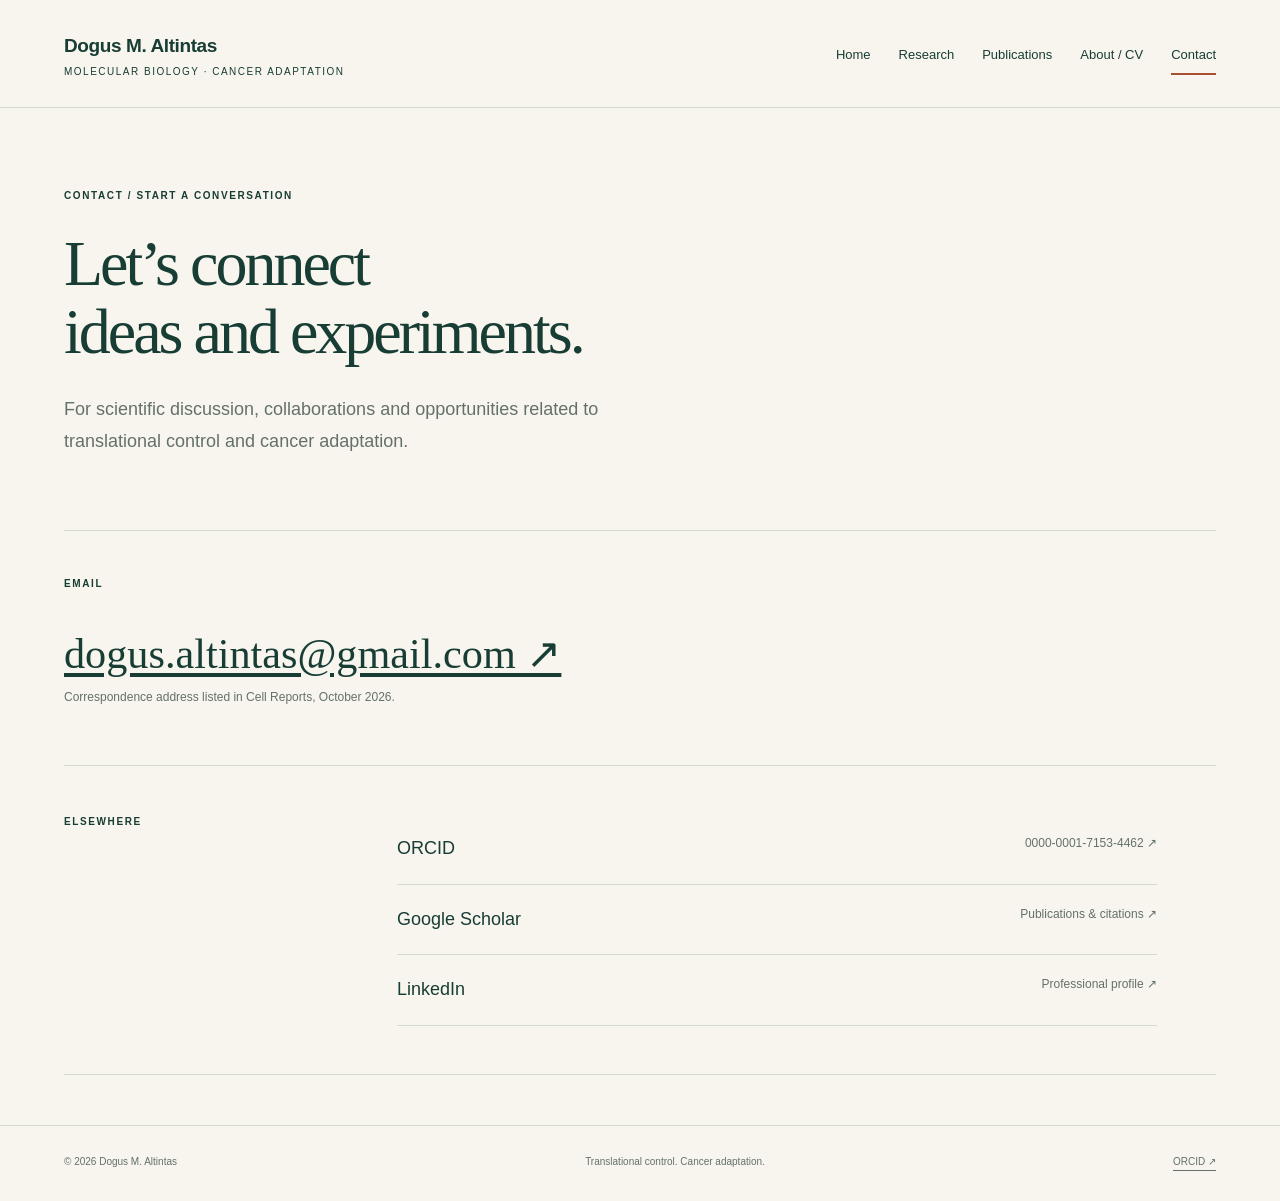
==== contact.html @ b3e3c887 "Publish redesigned academic website with SEO" ====
<!doctype html><html lang="en"><head><meta charset="utf-8"><meta name="viewport" content="width=device-width, initial-scale=1"><title>Contact | Dogus Altintas — Research &amp; Collaborations</title><meta name="description" content="Contact Dogus M. Altintas for scientific discussions, collaborations and opportunities in translational control, MET biology and cancer adaptation."><meta name="robots" content="index,follow,max-image-preview:large"><link rel="stylesheet" href="assets/style.css"><link rel="canonical" href="https://altintas-d.github.io/altintas-dm/contact.html"><meta name="author" content="Dogus M. Altintas"><meta property="og:type" content="website"><meta property="og:site_name" content="Dogus M. Altintas"><meta property="og:title" content="Contact | Dogus Altintas — Research &amp; Collaborations"><meta property="og:description" content="Contact Dogus M. Altintas for scientific discussions, collaborations and opportunities in translational control, MET biology and cancer adaptation."><meta property="og:url" content="https://altintas-d.github.io/altintas-dm/contact.html"><meta property="og:image" content="https://altintas-d.github.io/altintas-dm/assets/social-card.jpg"><meta property="og:image:width" content="1200"><meta property="og:image:height" content="630"><meta property="og:image:alt" content="Dogus M. Altintas — translational control and cancer adaptation"><meta name="twitter:card" content="summary_large_image"><meta name="twitter:title" content="Contact | Dogus Altintas — Research &amp; Collaborations"><meta name="twitter:description" content="Contact Dogus M. Altintas for scientific discussions, collaborations and opportunities in translational control, MET biology and cancer adaptation."><meta name="twitter:image" content="https://altintas-d.github.io/altintas-dm/assets/social-card.jpg"><link rel="icon" type="image/svg+xml" href="assets/favicon.svg"><script type="application/ld+json">{"@context": "https://schema.org", "@graph": [{"@type": "Person", "@id": "https://altintas-d.github.io/altintas-dm/#dogus-altintas", "name": "Dogus M. Altintas", "alternateName": ["Dogus Altintas", "Dogus M Altintas"], "url": "https://altintas-d.github.io/altintas-dm/", "description": "Molecular biologist studying translational control, cancer adaptation and invasive growth.", "sameAs": ["https://orcid.org/0000-0001-7153-4462", "https://scholar.google.com/citations?user=b-Qah3UAAAAJ", "https://www.linkedin.com/in/dogus-altintas-ab0a99b6/"], "knowsAbout": ["Translational control", "Integrated stress response", "MET oncogene", "Invasive growth", "5′UTR rewiring"]}, {"@type": "WebPage", "@id": "https://altintas-d.github.io/altintas-dm/contact.html#page", "url": "https://altintas-d.github.io/altintas-dm/contact.html", "name": "Contact | Dogus Altintas — Research & Collaborations", "description": "Contact Dogus M. Altintas for scientific discussions, collaborations and opportunities in translational control, MET biology and cancer adaptation.", "mainEntity": {"@id": "https://altintas-d.github.io/altintas-dm/#dogus-altintas"}}]}</script><script src="assets/analytics.js" defer></script></head><body><a class="skip" href="#main">Skip to content</a><header><a class="brand" href="index.html">Dogus M. Altintas<span>Molecular biology · Cancer adaptation</span></a><nav aria-label="Main navigation"><a href="index.html">Home</a><a href="research.html">Research</a><a href="publications.html">Publications</a><a href="about.html">About / CV</a><a href="contact.html" aria-current="page">Contact</a></nav></header><main id="main"><section class="page-intro"><p class="eyebrow">Contact / Start a conversation</p><h1>Let’s connect<br>ideas and experiments.</h1><p class="lead">For scientific discussion, collaborations and opportunities related to translational control and cancer adaptation.</p></section><section class="contact-panel"><p class="eyebrow">Email</p><a class="email" href="mailto:dogus.altintas@gmail.com">dogus.altintas@gmail.com ↗</a><p class="fine">Correspondence address listed in Cell Reports, October 2026.</p></section><section class="research-row"><p class="index">Elsewhere</p><div class="profile-links"><a href="https://orcid.org/0000-0001-7153-4462">ORCID <span>0000-0001-7153-4462 ↗</span></a><a href="https://scholar.google.com/citations?user=b-Qah3UAAAAJ">Google Scholar <span>Publications &amp; citations ↗</span></a><a href="https://www.linkedin.com/in/dogus-altintas-ab0a99b6/">LinkedIn <span>Professional profile ↗</span></a></div></section></main><footer><span>© 2026 Dogus M. Altintas</span><span>Translational control. Cancer adaptation.</span><a href="https://orcid.org/0000-0001-7153-4462">ORCID ↗</a></footer></body></html>
---- assets/style.css ----
:root{--paper:#f7f5ee;--ink:#183d34;--muted:#64716a;--line:#d5dacf;--copper:#a75132}*{box-sizing:border-box}html{scroll-behavior:smooth;scroll-padding-top:30px}body{margin:0;background:var(--paper);color:var(--ink);font:16px/1.65 -apple-system,BlinkMacSystemFont,'Segoe UI',sans-serif}a{color:inherit;text-underline-offset:5px}a:hover{color:var(--copper)}a:focus-visible,input:focus-visible,select:focus-visible{outline:3px solid var(--copper);outline-offset:5px}header,main,footer{max-width:1320px;margin:auto;padding-left:64px;padding-right:64px}header{display:flex;justify-content:space-between;align-items:center;gap:30px;padding-top:30px;padding-bottom:26px;border-bottom:1px solid var(--line)}.brand{font-size:19px;font-weight:650;text-decoration:none;letter-spacing:-.4px}.brand span{display:block;font-size:10px;font-weight:500;text-transform:uppercase;letter-spacing:1.5px;margin-top:3px}nav{display:flex;gap:28px}nav a{font-size:13px;text-decoration:none;padding:8px 0}nav a[aria-current]{border-bottom:2px solid var(--copper)}h1,h2,h3,p{margin-top:0}h1,h2{font-family:Georgia,'Times New Roman',serif;font-weight:400}h1{font-size:clamp(48px,5.3vw,78px);line-height:1.06;letter-spacing:-3px;margin-bottom:28px}h1 em{font-weight:400;color:var(--copper)}h2{font-size:34px;line-height:1.2;letter-spacing:-.8px}.eyebrow,.journal,.index{font-size:10px;letter-spacing:1.6px;text-transform:uppercase;font-weight:650}.eyebrow{margin-bottom:26px}.dot{display:inline-block;height:7px;width:7px;border-radius:50%;background:var(--copper);margin-right:9px}.hero{display:grid;grid-template-columns:1.2fr 1fr;align-items:center;gap:50px;padding:74px 0 65px}.lead{font-size:18px;line-height:1.75;color:var(--muted);max-width:610px}.hero .lead{max-width:525px}.actions{display:flex;align-items:center;gap:26px;flex-wrap:wrap;margin:30px 0}.button{background:var(--ink);color:var(--paper);display:inline-flex;align-items:center;gap:36px;padding:13px 20px;text-decoration:none;font-size:13px}.button:hover{background:var(--copper);color:white}.text-link{font-size:13px}.location{font-size:10px;letter-spacing:.8px;color:var(--muted);margin-top:38px}.hero-figure{margin:0;background:#e9ede3;padding:10px 18px}.hero-figure svg{display:block;width:100%;height:auto}.hero-figure figcaption{font-size:10px;color:var(--muted);text-align:center;padding-bottom:12px}.discoveries{padding:32px 0 65px;border-top:1px solid var(--line)}.section-heading{display:flex;justify-content:space-between;gap:20px;align-items:baseline}.section-heading a{font-size:12px}.three{display:grid;grid-template-columns:repeat(3,1fr);gap:34px}.three article{border-top:1px solid var(--line);padding-top:26px}.journal{color:var(--copper);letter-spacing:1px;font-size:10px}.three h2{font-size:30px;margin-bottom:18px}.three p:not(.journal){color:var(--muted);font-size:14px}.three a{font-size:12px}.statement{background:var(--ink);color:var(--paper);padding:55px;margin-bottom:70px}.statement h2{font-size:46px}.statement>p:not(.eyebrow){max-width:700px;color:#d4ded5}.light{background:var(--paper);color:var(--ink);margin-top:12px}.statement .three{margin-top:36px;border-top:1px solid #557267;padding-top:28px}.statement .three p{color:#d4ded5}.statement .fine{font-size:12px}.page-intro{padding:80px 0 55px;border-bottom:1px solid var(--line)}.page-intro h1{font-size:64px}.research-row{display:grid;grid-template-columns:1fr 3fr;gap:60px;padding:48px 0;border-bottom:1px solid var(--line)}.research-row>div{max-width:760px}.research-row p:not(.index){color:var(--muted)}.research-row a{font-size:13px}.research-row+.statement{margin-top:48px}.fine{font-size:12px;color:var(--muted)}.filters{display:flex;align-items:end;gap:24px;padding:30px 0;border-bottom:1px solid var(--line)}label{font-size:11px;display:flex;flex-direction:column;gap:8px}input,select{font:inherit;font-size:14px;padding:12px;background:transparent;border:1px solid #9ba99d;border-radius:0;color:var(--ink)}input{width:min(400px,100%)}#results{margin-left:auto;font-size:12px;color:var(--muted)}.publication{display:grid;grid-template-columns:100px 1fr;gap:30px;border-bottom:1px solid var(--line);padding:30px 0}.publication h2{font-size:26px;max-width:850px}.publication .journal{margin-bottom:10px}.pub-year{font-family:Georgia,serif;font-size:28px;color:var(--muted)}.pub-links{display:flex;gap:22px;font-size:12px}.contact-panel{padding:45px 0;border-bottom:1px solid var(--line)}.email{font-family:Georgia,serif;font-size:clamp(23px,3.3vw,44px);overflow-wrap:anywhere}.profile-links{width:100%}.profile-links a{display:flex;justify-content:space-between;border-bottom:1px solid var(--line);padding:20px 0;font-size:18px;text-decoration:none}.profile-links span{font-size:12px;color:var(--muted)}footer{display:flex;justify-content:space-between;gap:25px;border-top:1px solid var(--line);padding-top:28px;padding-bottom:30px;font-size:10px;color:var(--muted);margin-top:50px}.skip{position:absolute;left:20px;top:-100px;background:var(--ink);color:white;padding:12px;z-index:9}.skip:focus{top:10px}[hidden]{display:none!important}@media(min-width:1500px){.hero{padding-top:100px;padding-bottom:90px}}@media(max-width:1000px){header,main,footer{padding-left:32px;padding-right:32px}header{align-items:flex-start}nav{gap:16px;flex-wrap:wrap;justify-content:flex-end}.hero{gap:20px}h1{letter-spacing:-2px}.three{gap:22px}.three h2{font-size:26px}.page-intro h1{font-size:54px}}@media(max-width:700px){header,main,footer{padding-left:22px;padding-right:22px}header{display:block;padding-top:20px}nav{justify-content:flex-start;gap:18px;margin-top:18px}nav a{font-size:12px}.brand{font-size:18px}.hero{grid-template-columns:1fr;padding-top:45px;gap:26px}.hero h1{font-size:56px}.hero-figure{max-width:440px;width:100%}.three{grid-template-columns:1fr;gap:30px}.three h2{font-size:32px}.section-heading{align-items:flex-start}.eyebrow{font-size:9px}.section-heading a{white-space:nowrap}.statement{padding:30px 24px}.statement h2{font-size:36px}.research-row{grid-template-columns:1fr;gap:8px;padding:32px 0}.page-intro{padding-top:45px}.page-intro h1{font-size:46px;letter-spacing:-1.8px}.publication{grid-template-columns:48px 1fr;gap:16px}.publication h2{font-size:23px}.pub-year{font-size:22px}.filters{flex-wrap:wrap;gap:15px}.filters label:first-child{width:100%}.filters input{width:100%}#results{margin-left:0}.profile-links a{display:block}.profile-links span{display:block}footer{flex-wrap:wrap}.lead{font-size:17px}}@media(prefers-reduced-motion:reduce){html{scroll-behavior:auto}}
/* Scientific profile and illustrated discoveries */
.person-name{font:500 21px/1.4 -apple-system,BlinkMacSystemFont,'Segoe UI',sans-serif;letter-spacing:-.4px;margin:0 0 22px}.person-name span{font-size:15px;color:var(--muted)}.hero-title{font-size:clamp(48px,5.3vw,78px);line-height:1.06;letter-spacing:-3px;margin-bottom:28px}.hero-title em{color:var(--copper)}.hero .eyebrow{margin-bottom:14px}.discovery-art{display:block;width:100%;height:auto;margin:20px 0 24px}.discovery-grid article{display:flex;flex-direction:column}.discovery-grid article>a{margin-top:auto}.profile-strip{display:grid;grid-template-columns:1fr 1fr;gap:70px;padding:50px 0 60px;border-top:1px solid var(--line)}.profile-strip h2{font-size:40px}.profile-strip p:not(.eyebrow){color:var(--muted);font-size:15px}.profile-strip .actions{font-size:13px;margin-bottom:0}.research-figure{margin:22px 0 24px;max-width:620px;background:#e9ede3}.research-figure img{display:block;width:100%;height:auto}.research-figure figcaption{padding:0 20px 14px;font-size:10px;color:var(--muted)}.closing{padding:0 0 30px;max-width:740px}.closing>p:not(.eyebrow){color:var(--muted)}.closing h2{font-size:40px}@media(max-width:700px){.hero-title{font-size:49px;letter-spacing:-2px}.hero .person-name{font-size:21px}.profile-strip{grid-template-columns:1fr;gap:12px;padding:35px 0}.profile-strip h2,.closing h2{font-size:34px}.person-name{margin-bottom:18px}.discovery-art{max-width:480px}}
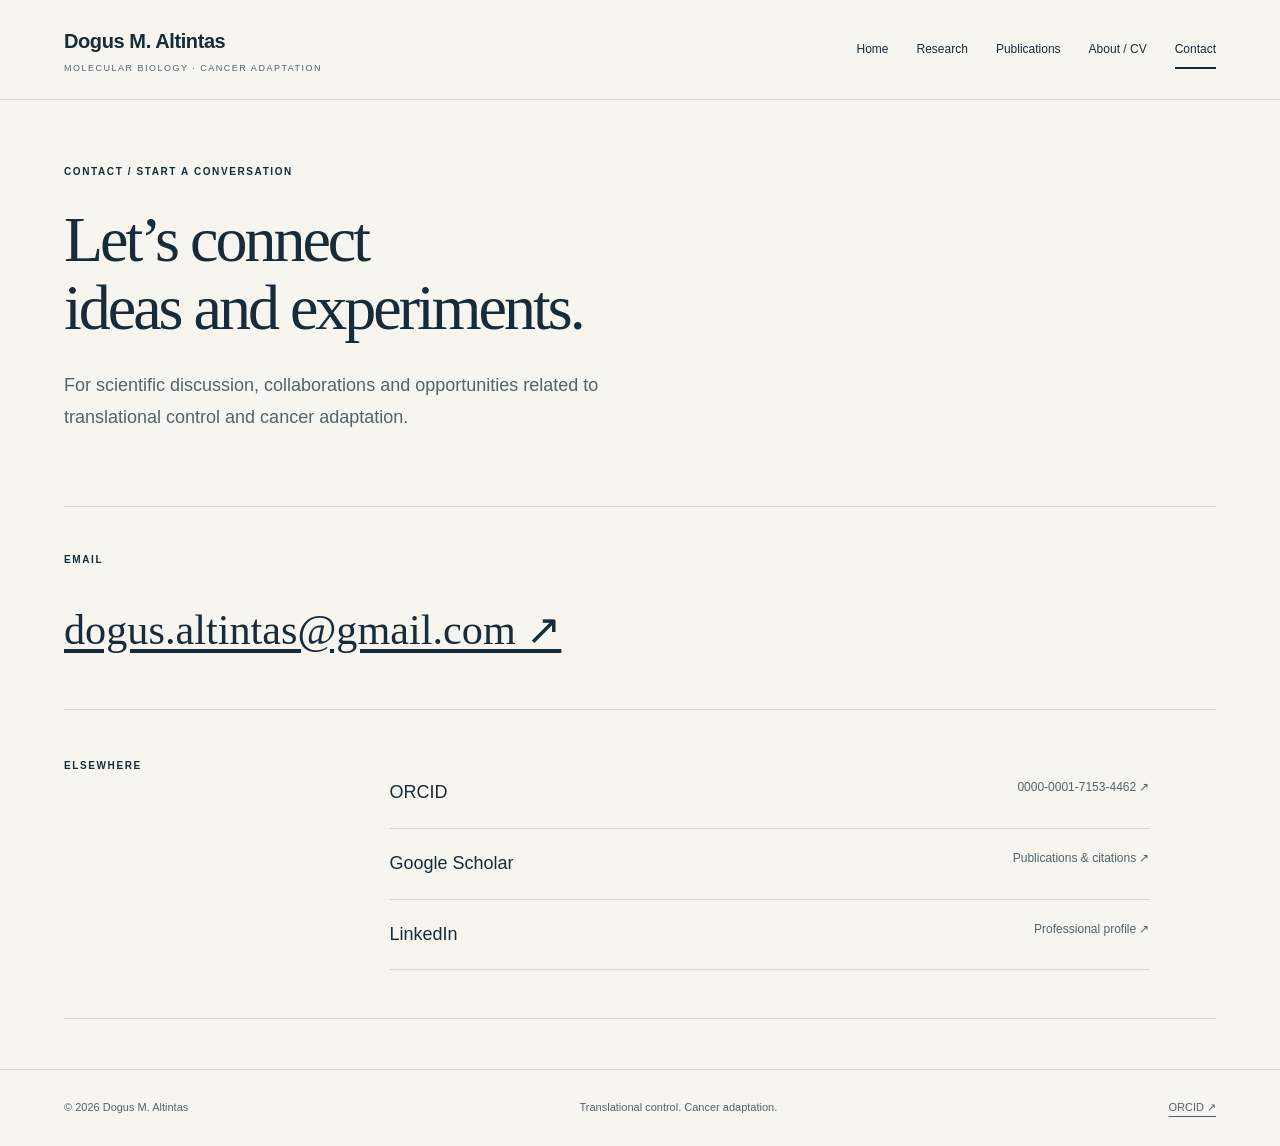
==== commit 360aa254: "Remove editorial notes from home and contact" ====
--- a/contact.html
+++ b/contact.html
@@ -1 +1 @@
-<!doctype html><html lang="en"><head><meta charset="utf-8"><meta name="viewport" content="width=device-width, initial-scale=1"><title>Contact | Dogus Altintas — Research &amp; Collaborations</title><meta name="description" content="Contact Dogus M. Altintas for scientific discussions, collaborations and opportunities in translational control, MET biology and cancer adaptation."><meta name="robots" content="index,follow,max-image-preview:large"><link rel="stylesheet" href="assets/style.css"><link rel="canonical" href="https://altintas-d.github.io/altintas-dm/contact.html"><meta name="author" content="Dogus M. Altintas"><meta property="og:type" content="website"><meta property="og:site_name" content="Dogus M. Altintas"><meta property="og:title" content="Contact | Dogus Altintas — Research &amp; Collaborations"><meta property="og:description" content="Contact Dogus M. Altintas for scientific discussions, collaborations and opportunities in translational control, MET biology and cancer adaptation."><meta property="og:url" content="https://altintas-d.github.io/altintas-dm/contact.html"><meta property="og:image" content="https://altintas-d.github.io/altintas-dm/assets/social-card.jpg"><meta property="og:image:width" content="1200"><meta property="og:image:height" content="630"><meta property="og:image:alt" content="Dogus M. Altintas — translational control and cancer adaptation"><meta name="twitter:card" content="summary_large_image"><meta name="twitter:title" content="Contact | Dogus Altintas — Research &amp; Collaborations"><meta name="twitter:description" content="Contact Dogus M. Altintas for scientific discussions, collaborations and opportunities in translational control, MET biology and cancer adaptation."><meta name="twitter:image" content="https://altintas-d.github.io/altintas-dm/assets/social-card.jpg"><link rel="icon" type="image/svg+xml" href="assets/favicon.svg"><script type="application/ld+json">{"@context": "https://schema.org", "@graph": [{"@type": "Person", "@id": "https://altintas-d.github.io/altintas-dm/#dogus-altintas", "name": "Dogus M. Altintas", "alternateName": ["Dogus Altintas", "Dogus M Altintas"], "url": "https://altintas-d.github.io/altintas-dm/", "description": "Molecular biologist studying translational control, cancer adaptation and invasive growth.", "sameAs": ["https://orcid.org/0000-0001-7153-4462", "https://scholar.google.com/citations?user=b-Qah3UAAAAJ", "https://www.linkedin.com/in/dogus-altintas-ab0a99b6/"], "knowsAbout": ["Translational control", "Integrated stress response", "MET oncogene", "Invasive growth", "5′UTR rewiring"]}, {"@type": "WebPage", "@id": "https://altintas-d.github.io/altintas-dm/contact.html#page", "url": "https://altintas-d.github.io/altintas-dm/contact.html", "name": "Contact | Dogus Altintas — Research & Collaborations", "description": "Contact Dogus M. Altintas for scientific discussions, collaborations and opportunities in translational control, MET biology and cancer adaptation.", "mainEntity": {"@id": "https://altintas-d.github.io/altintas-dm/#dogus-altintas"}}]}</script><script src="assets/analytics.js" defer></script></head><body><a class="skip" href="#main">Skip to content</a><header><a class="brand" href="index.html">Dogus M. Altintas<span>Molecular biology · Cancer adaptation</span></a><nav aria-label="Main navigation"><a href="index.html">Home</a><a href="research.html">Research</a><a href="publications.html">Publications</a><a href="about.html">About / CV</a><a href="contact.html" aria-current="page">Contact</a></nav></header><main id="main"><section class="page-intro"><p class="eyebrow">Contact / Start a conversation</p><h1>Let’s connect<br>ideas and experiments.</h1><p class="lead">For scientific discussion, collaborations and opportunities related to translational control and cancer adaptation.</p></section><section class="contact-panel"><p class="eyebrow">Email</p><a class="email" href="mailto:dogus.altintas@gmail.com">dogus.altintas@gmail.com ↗</a><p class="fine">Correspondence address listed in Cell Reports, October 2026.</p></section><section class="research-row"><p class="index">Elsewhere</p><div class="profile-links"><a href="https://orcid.org/0000-0001-7153-4462">ORCID <span>0000-0001-7153-4462 ↗</span></a><a href="https://scholar.google.com/citations?user=b-Qah3UAAAAJ">Google Scholar <span>Publications &amp; citations ↗</span></a><a href="https://www.linkedin.com/in/dogus-altintas-ab0a99b6/">LinkedIn <span>Professional profile ↗</span></a></div></section></main><footer><span>© 2026 Dogus M. Altintas</span><span>Translational control. Cancer adaptation.</span><a href="https://orcid.org/0000-0001-7153-4462">ORCID ↗</a></footer></body></html>+<!doctype html><html lang="en"><head><meta charset="utf-8"><meta name="viewport" content="width=device-width, initial-scale=1"><title>Contact | Dogus Altintas — Research &amp; Collaborations</title><meta name="description" content="Contact Dogus M. Altintas for scientific discussions, collaborations and opportunities in translational control, MET biology and cancer adaptation."><meta name="robots" content="index,follow,max-image-preview:large"><link rel="stylesheet" href="assets/style.css"><link rel="canonical" href="https://altintas-d.github.io/altintas-dm/contact.html"><meta name="author" content="Dogus M. Altintas"><meta property="og:type" content="website"><meta property="og:site_name" content="Dogus M. Altintas"><meta property="og:title" content="Contact | Dogus Altintas — Research &amp; Collaborations"><meta property="og:description" content="Contact Dogus M. Altintas for scientific discussions, collaborations and opportunities in translational control, MET biology and cancer adaptation."><meta property="og:url" content="https://altintas-d.github.io/altintas-dm/contact.html"><meta property="og:image" content="https://altintas-d.github.io/altintas-dm/assets/social-card.jpg"><meta property="og:image:width" content="1200"><meta property="og:image:height" content="630"><meta property="og:image:alt" content="Dogus M. Altintas — translational control and cancer adaptation"><meta name="twitter:card" content="summary_large_image"><meta name="twitter:title" content="Contact | Dogus Altintas — Research &amp; Collaborations"><meta name="twitter:description" content="Contact Dogus M. Altintas for scientific discussions, collaborations and opportunities in translational control, MET biology and cancer adaptation."><meta name="twitter:image" content="https://altintas-d.github.io/altintas-dm/assets/social-card.jpg"><link rel="icon" type="image/svg+xml" href="assets/favicon.svg"><script type="application/ld+json">{"@context": "https://schema.org", "@graph": [{"@type": "Person", "@id": "https://altintas-d.github.io/altintas-dm/#dogus-altintas", "name": "Dogus M. Altintas", "alternateName": ["Dogus Altintas", "Dogus M Altintas"], "url": "https://altintas-d.github.io/altintas-dm/", "description": "Molecular biologist studying translational control, cancer adaptation and invasive growth.", "sameAs": ["https://orcid.org/0000-0001-7153-4462", "https://scholar.google.com/citations?user=b-Qah3UAAAAJ", "https://www.linkedin.com/in/dogus-altintas-ab0a99b6/"], "knowsAbout": ["Translational control", "Integrated stress response", "MET oncogene", "Invasive growth", "5′UTR rewiring"]}, {"@type": "WebPage", "@id": "https://altintas-d.github.io/altintas-dm/contact.html#page", "url": "https://altintas-d.github.io/altintas-dm/contact.html", "name": "Contact | Dogus Altintas — Research & Collaborations", "description": "Contact Dogus M. Altintas for scientific discussions, collaborations and opportunities in translational control, MET biology and cancer adaptation.", "mainEntity": {"@id": "https://altintas-d.github.io/altintas-dm/#dogus-altintas"}}]}</script><script src="assets/analytics.js" defer></script></head><body><a class="skip" href="#main">Skip to content</a><header><a class="brand" href="index.html">Dogus M. Altintas<span>Molecular biology · Cancer adaptation</span></a><nav aria-label="Main navigation"><a href="index.html">Home</a><a href="research.html">Research</a><a href="publications.html">Publications</a><a href="about.html">About / CV</a><a href="contact.html" aria-current="page">Contact</a></nav></header><main id="main"><section class="page-intro"><p class="eyebrow">Contact / Start a conversation</p><h1>Let’s connect<br>ideas and experiments.</h1><p class="lead">For scientific discussion, collaborations and opportunities related to translational control and cancer adaptation.</p></section><section class="contact-panel"><p class="eyebrow">Email</p><a class="email" href="mailto:dogus.altintas@gmail.com">dogus.altintas@gmail.com ↗</a></section><section class="research-row"><p class="index">Elsewhere</p><div class="profile-links"><a href="https://orcid.org/0000-0001-7153-4462">ORCID <span>0000-0001-7153-4462 ↗</span></a><a href="https://scholar.google.com/citations?user=b-Qah3UAAAAJ">Google Scholar <span>Publications &amp; citations ↗</span></a><a href="https://www.linkedin.com/in/dogus-altintas-ab0a99b6/">LinkedIn <span>Professional profile ↗</span></a></div></section></main><footer><span>© 2026 Dogus M. Altintas</span><span>Translational control. Cancer adaptation.</span><a href="https://orcid.org/0000-0001-7153-4462">ORCID ↗</a></footer></body></html>
--- a/assets/style.css
+++ b/assets/style.css
@@ -1,3 +1,18 @@
 :root{--paper:#f7f5ee;--ink:#183d34;--muted:#64716a;--line:#d5dacf;--copper:#a75132}*{box-sizing:border-box}html{scroll-behavior:smooth;scroll-padding-top:30px}body{margin:0;background:var(--paper);color:var(--ink);font:16px/1.65 -apple-system,BlinkMacSystemFont,'Segoe UI',sans-serif}a{color:inherit;text-underline-offset:5px}a:hover{color:var(--copper)}a:focus-visible,input:focus-visible,select:focus-visible{outline:3px solid var(--copper);outline-offset:5px}header,main,footer{max-width:1320px;margin:auto;padding-left:64px;padding-right:64px}header{display:flex;justify-content:space-between;align-items:center;gap:30px;padding-top:30px;padding-bottom:26px;border-bottom:1px solid var(--line)}.brand{font-size:19px;font-weight:650;text-decoration:none;letter-spacing:-.4px}.brand span{display:block;font-size:10px;font-weight:500;text-transform:uppercase;letter-spacing:1.5px;margin-top:3px}nav{display:flex;gap:28px}nav a{font-size:13px;text-decoration:none;padding:8px 0}nav a[aria-current]{border-bottom:2px solid var(--copper)}h1,h2,h3,p{margin-top:0}h1,h2{font-family:Georgia,'Times New Roman',serif;font-weight:400}h1{font-size:clamp(48px,5.3vw,78px);line-height:1.06;letter-spacing:-3px;margin-bottom:28px}h1 em{font-weight:400;color:var(--copper)}h2{font-size:34px;line-height:1.2;letter-spacing:-.8px}.eyebrow,.journal,.index{font-size:10px;letter-spacing:1.6px;text-transform:uppercase;font-weight:650}.eyebrow{margin-bottom:26px}.dot{display:inline-block;height:7px;width:7px;border-radius:50%;background:var(--copper);margin-right:9px}.hero{display:grid;grid-template-columns:1.2fr 1fr;align-items:center;gap:50px;padding:74px 0 65px}.lead{font-size:18px;line-height:1.75;color:var(--muted);max-width:610px}.hero .lead{max-width:525px}.actions{display:flex;align-items:center;gap:26px;flex-wrap:wrap;margin:30px 0}.button{background:var(--ink);color:var(--paper);display:inline-flex;align-items:center;gap:36px;padding:13px 20px;text-decoration:none;font-size:13px}.button:hover{background:var(--copper);color:white}.text-link{font-size:13px}.location{font-size:10px;letter-spacing:.8px;color:var(--muted);margin-top:38px}.hero-figure{margin:0;background:#e9ede3;padding:10px 18px}.hero-figure svg{display:block;width:100%;height:auto}.hero-figure figcaption{font-size:10px;color:var(--muted);text-align:center;padding-bottom:12px}.discoveries{padding:32px 0 65px;border-top:1px solid var(--line)}.section-heading{display:flex;justify-content:space-between;gap:20px;align-items:baseline}.section-heading a{font-size:12px}.three{display:grid;grid-template-columns:repeat(3,1fr);gap:34px}.three article{border-top:1px solid var(--line);padding-top:26px}.journal{color:var(--copper);letter-spacing:1px;font-size:10px}.three h2{font-size:30px;margin-bottom:18px}.three p:not(.journal){color:var(--muted);font-size:14px}.three a{font-size:12px}.statement{background:var(--ink);color:var(--paper);padding:55px;margin-bottom:70px}.statement h2{font-size:46px}.statement>p:not(.eyebrow){max-width:700px;color:#d4ded5}.light{background:var(--paper);color:var(--ink);margin-top:12px}.statement .three{margin-top:36px;border-top:1px solid #557267;padding-top:28px}.statement .three p{color:#d4ded5}.statement .fine{font-size:12px}.page-intro{padding:80px 0 55px;border-bottom:1px solid var(--line)}.page-intro h1{font-size:64px}.research-row{display:grid;grid-template-columns:1fr 3fr;gap:60px;padding:48px 0;border-bottom:1px solid var(--line)}.research-row>div{max-width:760px}.research-row p:not(.index){color:var(--muted)}.research-row a{font-size:13px}.research-row+.statement{margin-top:48px}.fine{font-size:12px;color:var(--muted)}.filters{display:flex;align-items:end;gap:24px;padding:30px 0;border-bottom:1px solid var(--line)}label{font-size:11px;display:flex;flex-direction:column;gap:8px}input,select{font:inherit;font-size:14px;padding:12px;background:transparent;border:1px solid #9ba99d;border-radius:0;color:var(--ink)}input{width:min(400px,100%)}#results{margin-left:auto;font-size:12px;color:var(--muted)}.publication{display:grid;grid-template-columns:100px 1fr;gap:30px;border-bottom:1px solid var(--line);padding:30px 0}.publication h2{font-size:26px;max-width:850px}.publication .journal{margin-bottom:10px}.pub-year{font-family:Georgia,serif;font-size:28px;color:var(--muted)}.pub-links{display:flex;gap:22px;font-size:12px}.contact-panel{padding:45px 0;border-bottom:1px solid var(--line)}.email{font-family:Georgia,serif;font-size:clamp(23px,3.3vw,44px);overflow-wrap:anywhere}.profile-links{width:100%}.profile-links a{display:flex;justify-content:space-between;border-bottom:1px solid var(--line);padding:20px 0;font-size:18px;text-decoration:none}.profile-links span{font-size:12px;color:var(--muted)}footer{display:flex;justify-content:space-between;gap:25px;border-top:1px solid var(--line);padding-top:28px;padding-bottom:30px;font-size:10px;color:var(--muted);margin-top:50px}.skip{position:absolute;left:20px;top:-100px;background:var(--ink);color:white;padding:12px;z-index:9}.skip:focus{top:10px}[hidden]{display:none!important}@media(min-width:1500px){.hero{padding-top:100px;padding-bottom:90px}}@media(max-width:1000px){header,main,footer{padding-left:32px;padding-right:32px}header{align-items:flex-start}nav{gap:16px;flex-wrap:wrap;justify-content:flex-end}.hero{gap:20px}h1{letter-spacing:-2px}.three{gap:22px}.three h2{font-size:26px}.page-intro h1{font-size:54px}}@media(max-width:700px){header,main,footer{padding-left:22px;padding-right:22px}header{display:block;padding-top:20px}nav{justify-content:flex-start;gap:18px;margin-top:18px}nav a{font-size:12px}.brand{font-size:18px}.hero{grid-template-columns:1fr;padding-top:45px;gap:26px}.hero h1{font-size:56px}.hero-figure{max-width:440px;width:100%}.three{grid-template-columns:1fr;gap:30px}.three h2{font-size:32px}.section-heading{align-items:flex-start}.eyebrow{font-size:9px}.section-heading a{white-space:nowrap}.statement{padding:30px 24px}.statement h2{font-size:36px}.research-row{grid-template-columns:1fr;gap:8px;padding:32px 0}.page-intro{padding-top:45px}.page-intro h1{font-size:46px;letter-spacing:-1.8px}.publication{grid-template-columns:48px 1fr;gap:16px}.publication h2{font-size:23px}.pub-year{font-size:22px}.filters{flex-wrap:wrap;gap:15px}.filters label:first-child{width:100%}.filters input{width:100%}#results{margin-left:0}.profile-links a{display:block}.profile-links span{display:block}footer{flex-wrap:wrap}.lead{font-size:17px}}@media(prefers-reduced-motion:reduce){html{scroll-behavior:auto}}
 /* Scientific profile and illustrated discoveries */
 .person-name{font:500 21px/1.4 -apple-system,BlinkMacSystemFont,'Segoe UI',sans-serif;letter-spacing:-.4px;margin:0 0 22px}.person-name span{font-size:15px;color:var(--muted)}.hero-title{font-size:clamp(48px,5.3vw,78px);line-height:1.06;letter-spacing:-3px;margin-bottom:28px}.hero-title em{color:var(--copper)}.hero .eyebrow{margin-bottom:14px}.discovery-art{display:block;width:100%;height:auto;margin:20px 0 24px}.discovery-grid article{display:flex;flex-direction:column}.discovery-grid article>a{margin-top:auto}.profile-strip{display:grid;grid-template-columns:1fr 1fr;gap:70px;padding:50px 0 60px;border-top:1px solid var(--line)}.profile-strip h2{font-size:40px}.profile-strip p:not(.eyebrow){color:var(--muted);font-size:15px}.profile-strip .actions{font-size:13px;margin-bottom:0}.research-figure{margin:22px 0 24px;max-width:620px;background:#e9ede3}.research-figure img{display:block;width:100%;height:auto}.research-figure figcaption{padding:0 20px 14px;font-size:10px;color:var(--muted)}.closing{padding:0 0 30px;max-width:740px}.closing>p:not(.eyebrow){color:var(--muted)}.closing h2{font-size:40px}@media(max-width:700px){.hero-title{font-size:49px;letter-spacing:-2px}.hero .person-name{font-size:21px}.profile-strip{grid-template-columns:1fr;gap:12px;padding:35px 0}.profile-strip h2,.closing h2{font-size:34px}.person-name{margin-bottom:18px}.discovery-art{max-width:480px}}
+/* November 2026 proposal — shared editorial system */
+:root{--paper:#f6f5f0;--ink:#182b38;--muted:#53636c;--line:#d4d9d8;--copper:#a4492e;--accent:#b8e4d6}
+body{font-size:16px}header,main,footer{max-width:1440px;padding-left:64px;padding-right:64px}.review-banner{background:#182b38;color:#e8f5ef;text-align:center;padding:6px 18px;font-size:11px;letter-spacing:.7px}header{padding-top:25px;padding-bottom:23px}.brand{font-size:20px}.brand span{font-size:9px;color:var(--muted)}nav a{font-size:12px}nav a[aria-current]{border-color:var(--ink)}h1,h2{font-family:Georgia,'Times New Roman',serif}a{transition:color .15s,background .15s}.hero{grid-template-columns:1.3fr 1fr;gap:65px;padding:66px 0 58px}.hero-title{font-size:clamp(52px,5.7vw,82px);line-height:1.01;letter-spacing:-3.5px;margin-bottom:26px}.hero-title em{color:#287366;font-style:italic}.person-name{font-size:17px;margin-bottom:20px}.hero .eyebrow{font-size:9px;letter-spacing:1.6px;color:var(--muted)}.hero .lead{font-size:17px;line-height:1.7;max-width:535px}.button{border-radius:3px;padding:14px 21px;font-weight:600}.hero-evidence{display:flex;gap:0;border-top:1px solid var(--line);padding-top:20px;margin-top:30px;flex-wrap:wrap}.hero-evidence a{font-size:11px;text-decoration:none;padding:0 17px;border-right:1px solid var(--line)}.hero-evidence a:first-child{padding-left:0}.hero-evidence a:last-child{border:0}.hero-evidence b{display:block;font-size:10px;font-weight:400;color:var(--muted)}.hero-figure{padding:25px 30px 20px;background:#e6eeea;border:1px solid #c9dad2;border-radius:5px;position:relative}.figure-heading{display:flex;justify-content:space-between;font-size:9px;letter-spacing:1.5px;border-bottom:1px solid #b7cec2;padding-bottom:18px;color:#3e645b}.science-path{padding:30px 0 22px}.science-path>div{position:relative;padding:13px 12px 13px 51px;border:1px solid #bbcec6;background:#f4f7f2;border-radius:4px}.path-number{position:absolute;left:15px;top:19px;font-size:11px;color:#3b6d5f}.science-path p{font-family:Georgia,serif;font-size:24px;line-height:1.2;margin-bottom:4px}.science-path small{font-size:11px;color:#53675e}.path-arrow{display:block;text-align:center;color:#4b7668;font-size:22px;line-height:1.5}.hero-figure figcaption{font-size:10px;text-align:left;color:#4d645b;border-top:1px solid #b7cec2;padding-top:15px;padding-bottom:0;line-height:1.6}.section-heading{align-items:end;margin-bottom:26px}.section-heading .eyebrow{margin-bottom:12px}.section-title{font-size:38px;letter-spacing:-1px;margin:0}.discoveries{padding:40px 0 65px}.three{gap:30px}.discovery-grid article{border-top:2px solid #243d49;padding-top:20px}.discovery-art{background:#e9ede3;border-radius:4px;margin:14px 0 24px}.discovery-grid h2{font-size:29px}.discovery-links{display:flex;justify-content:space-between;gap:12px;margin-top:auto;padding-top:15px}.discovery-links a{font-size:11px}.profile-strip{gap:90px;padding:48px 0}.profile-strip h2{font-size:38px}.statement{background:#182f3b;border-radius:5px;padding:48px}.saturn-home{display:grid;grid-template-columns:1.15fr 1fr;gap:60px;margin-bottom:60px}.saturn-word{font-family:Arial,sans-serif;font-size:58px;letter-spacing:9px;line-height:1;margin:0 0 28px!important;color:#b8e4d6!important}.saturn-word span{font-size:54px;letter-spacing:0;margin-left:18px}.saturn-home h2{font-size:37px;margin-bottom:0}.saturn-copy>p{color:#d7e4e6;font-size:15px}.saturn-questions{list-style:decimal-leading-zero;margin:20px 0 26px;padding-left:25px;color:#b8e4d6}.saturn-questions li{padding:8px 0 8px 7px;border-bottom:1px solid #52656d;font-size:13px}.saturn-copy .fine{font-size:11px;color:#b5c7cc;margin:17px 0 0}.light{background:#b8e4d6;color:#182b38}.page-intro{padding-top:64px}.page-intro h1{font-size:clamp(42px,5vw,67px)}.research-row{grid-template-columns:1fr 3fr;gap:50px}.research-figure{border-radius:4px;overflow:hidden}.bibliography-note{display:flex;justify-content:space-between;align-items:center;gap:20px;background:#e6eeea;padding:18px 22px;margin-top:28px;font-size:12px}.bibliography-note p{margin:0}.bibliography-note a{white-space:nowrap;font-size:11px}.publication[data-featured]{border-left:3px solid #287366;padding-left:22px;background:#eef1eb}.publication h2{font-size:27px}.publication .journal{font-size:10px}.filters{gap:28px}.filters label:first-child{flex:1}.filters input{width:100%;max-width:540px}#empty{padding:25px;border-bottom:1px solid var(--line)}footer{font-size:11px}.statement a:focus-visible{outline-color:#b8e4d6}
+@media(max-width:1000px){header,main,footer{padding-left:32px;padding-right:32px}.hero{gap:30px;grid-template-columns:1.15fr 1fr}.hero-title{font-size:59px}.science-path p{font-size:20px}.hero-figure{padding:22px}.saturn-home{gap:30px}.saturn-word{font-size:44px}.saturn-word span{font-size:40px}.three{gap:22px}.discovery-grid h2{font-size:25px}.section-title{font-size:32px}}
+@media(max-width:700px){header,main,footer{padding-left:22px;padding-right:22px}.hero{grid-template-columns:1fr;padding-top:38px;gap:30px}.hero-title{font-size:clamp(48px,10vw,64px);letter-spacing:-2.5px}.hero .person-name{font-size:17px}.hero-figure{max-width:none}.science-path p{font-size:24px}.hero-evidence a{padding:0 11px}.three{grid-template-columns:1fr}.section-heading{display:block}.section-heading>a{display:inline-block;margin-top:18px}.section-title{font-size:32px}.discovery-grid h2{font-size:31px}.discovery-art{max-width:none}.saturn-home{grid-template-columns:1fr;gap:28px;padding:30px 24px}.saturn-home h2{font-size:33px}.saturn-word{font-size:46px}.research-row{grid-template-columns:1fr;gap:8px}.bibliography-note{display:block}.bibliography-note a{display:inline-block;margin-top:8px;white-space:normal}.publication{grid-template-columns:44px 1fr;gap:12px}.publication[data-featured]{padding-left:12px}.publication h2{font-size:23px}.filters label:first-child{flex-basis:100%}.profile-strip{gap:12px}.hero .actions{gap:18px}.review-banner{font-size:10px}}
+@media(prefers-reduced-motion:reduce){a{transition:none}}
+/* Publication schematics proposal */
+.discovery-note{font-size:12px;color:var(--muted);margin:-8px 0 28px;max-width:700px}.discovery-art{border:1px solid #dce5dd;background:#edf2ed}.discovery-grid h2{font-size:28px}.research-figure{max-width:760px;background:#edf2ed}.research-figure figcaption{padding-top:12px}.original-figure{margin-top:28px;border-top:1px solid var(--line);border-bottom:1px solid var(--line);padding:18px 0}.original-figure summary{cursor:pointer;font-size:13px;font-weight:600}.original-figure summary:focus-visible{outline:3px solid var(--copper);outline-offset:5px}.original-figure figure{margin:24px 0 0}.original-figure img{width:100%;max-width:700px;height:auto;display:block;background:white}.original-figure figcaption{max-width:650px;font-size:11px;color:var(--muted);margin-top:12px}@media(max-width:700px){.discovery-grid h2{font-size:30px}.discovery-note{margin-top:0}.discovery-art{margin-bottom:20px}}
+/* Original publication figures */
+.research-jump{display:flex;flex-wrap:wrap;justify-content:flex-start;gap:10px 28px;padding:22px 0;border-bottom:1px solid var(--line)}.research-jump a{font-size:12px}.paper-figure{margin:26px 0 30px;background:white;border:1px solid #d8dfda;border-radius:5px;overflow:hidden}.paper-figure-heading{display:flex;justify-content:space-between;align-items:center;gap:15px;padding:14px 20px;background:#edf2ed;font-size:9px;letter-spacing:1.4px}.paper-figure-heading a{font-size:11px;letter-spacing:0}.figure-zoom{display:block;padding:24px;cursor:zoom-in}.paper-figure img{display:block;width:100%;height:auto}.paper-cell .figure-zoom{max-width:570px;margin:auto}.paper-figure figcaption{padding:20px 24px;border-top:1px solid #e0e5e1}.paper-figure figcaption strong{font-size:15px}.paper-figure figcaption p{font-size:13px;margin:10px 0}.paper-figure .figure-credit{font-size:10px!important;line-height:1.7;margin-bottom:0}.paper-figure .figure-credit a{font-size:10px}.research-kind{font-weight:400;font-size:9px;letter-spacing:.5px;display:block;margin-top:12px}.janus-bridge{display:grid;grid-template-columns:1fr 1.1fr;gap:50px;align-items:center;padding:40px 0 55px;border-top:1px solid var(--line)}.janus-bridge img{width:100%;height:auto;display:block;border:1px solid var(--line);border-radius:4px}.janus-bridge h2{font-size:35px}.janus-bridge p:not(.eyebrow){font-size:15px;color:var(--muted)}.janus-bridge a{font-size:12px}@media(max-width:700px){.janus-bridge{grid-template-columns:1fr;gap:24px}.janus-bridge h2{font-size:31px}.figure-zoom{padding:12px}.paper-figure figcaption{padding:16px}.paper-figure-heading{padding:12px}.research-jump{gap:12px 18px}}
+.growth-explainer{margin:26px 0 34px;padding:28px;background:#e8efea;border-radius:5px}.growth-explainer .eyebrow{color:#287366!important;margin-bottom:16px}.growth-definition{font:26px/1.35 Georgia,serif;color:var(--ink)!important}.growth-explainer>p:not(.growth-definition):not(.eyebrow):not(.fine){font-size:15px}.growth-contexts{display:grid;grid-template-columns:1fr 1fr;gap:28px;margin:26px 0}.growth-explainer h3{font-size:15px;margin-bottom:10px}.growth-contexts p{font-size:14px;margin-bottom:0}.growth-question{border-top:1px solid #bdcec3;padding-top:20px;font-weight:600;color:#235d50!important}.growth-explainer .fine{font-size:11px}@media(max-width:700px){.growth-explainer{padding:22px}.growth-contexts{grid-template-columns:1fr;gap:22px}.growth-definition{font-size:24px}}
+.coordination-examples{padding-left:20px;margin:20px 0;font-size:14px;color:var(--muted)}.coordination-examples li{padding:7px 0}.coordination-examples strong{color:var(--ink)}.coordination-figure{margin:28px 0;background:white;border:1px solid #cfdbd3;border-radius:4px;overflow:hidden}.coordination-figure>a{display:block;padding:12px;cursor:zoom-in}.coordination-figure img{display:block;width:100%;height:auto}.coordination-figure figcaption{padding:18px;border-top:1px solid var(--line);font-size:13px}.coordination-figure figcaption p{font-size:12px;margin:10px 0 0}.coordination-figure .figure-credit,.coordination-figure .figure-credit a{font-size:10px}@media(max-width:700px){.coordination-figure>a{padding:5px}.coordination-figure figcaption{padding:13px}}
+/* Collaborations and support — local draft */
+.collaboration-section{border-top:1px solid var(--line);padding:50px 0 25px;margin-top:35px}.collaboration-section .section-heading{gap:24px}.draft-label{font-size:10px;color:#80422d;background:#f1e5d8;padding:7px 10px;white-space:nowrap}.collaboration-intro{max-width:790px;font-size:15px;color:var(--muted);margin:24px 0 36px}.support-layout{display:grid;grid-template-columns:1.25fr 1fr;gap:70px}.support-layout h3{font-size:16px;margin-bottom:10px}.collaborator-list{list-style:none;padding:0;margin:22px 0}.collaborator-list li{padding:17px 0;border-top:1px solid var(--line)}.collaborator-list strong{font-size:17px}.collaborator-list span,.collaborator-list small{display:block}.collaborator-list span{font-size:12px;color:var(--muted);margin-top:3px}.collaborator-list small{font-size:10px;color:#386b5f;margin-top:5px}.support-layout>div>a{font-size:12px}.funder{padding:24px;background:#e8efea;margin:22px 0}.funder h4{font:24px/1.3 Georgia,serif;margin:0 0 12px}.funder p{font-size:13px;color:var(--muted);margin-bottom:12px}.funder .grant-detail{font-size:11px;line-height:1.9;margin-bottom:0}.platform-thanks{padding-top:10px}.platform-thanks p{font-size:13px;color:var(--muted)}@media(max-width:700px){.support-layout{grid-template-columns:1fr;gap:32px}.draft-label{display:inline-block;margin-top:15px}.collaboration-section{padding-top:32px}.funder{padding:22px}}
+.funder-logos{display:grid;grid-template-columns:1fr 1fr;gap:18px}.funder-logos .funder{margin:18px 0 0;background:#fff;border:1px solid var(--line);padding:22px;display:flex;flex-direction:column}.funder-logo{display:flex;align-items:center;justify-content:center;min-height:100px;margin-bottom:18px}.funder-logo img{display:block;width:100%;max-width:185px;height:90px;object-fit:contain}.funder-logos .funder p{margin-bottom:0;font-size:12px}.collaboration-section .support-layout{grid-template-columns:.8fr 1.6fr;gap:55px}.acknowledgements-wide{border-top:1px solid var(--line);margin-top:36px;padding-top:28px;max-width:950px}.acknowledgements-wide p{max-width:850px}.alumni-column .collaborator-list{margin-top:25px}@media(max-width:700px){.collaboration-section .support-layout{grid-template-columns:1fr;gap:25px}.funder-logos{grid-template-columns:1fr 1fr;gap:12px}.funder-logos .funder{padding:16px}.funder-logo{min-height:80px}.funder-logo img{height:75px}}
